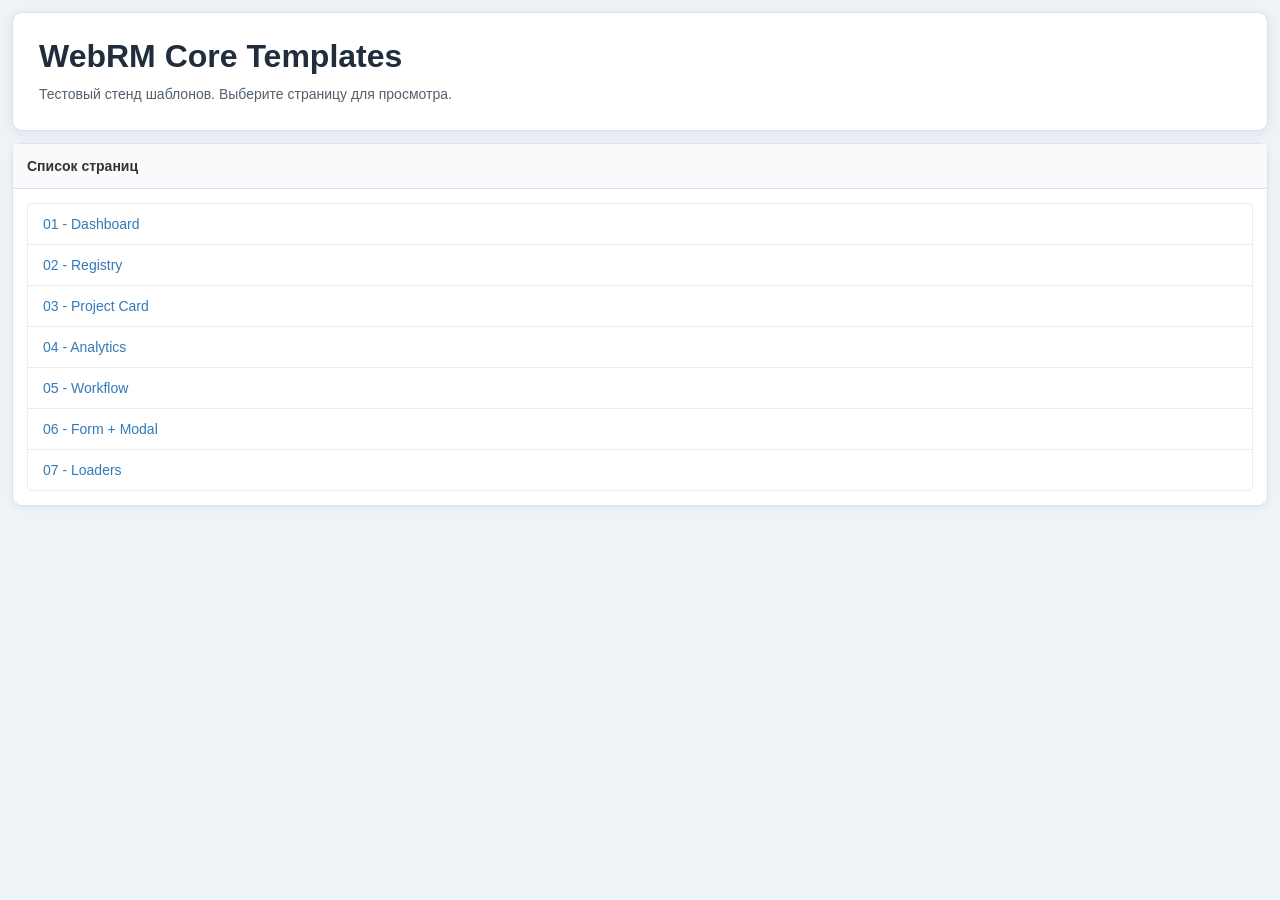
==== index.html @ 25e7d950 "Add CRM HTML template set and demo index" ====
﻿<!DOCTYPE html>
<html lang="ru">
<head>
  <meta charset="UTF-8">
  <meta name="viewport" content="width=device-width, initial-scale=1.0">
  <title>WebRM Templates</title>
  <link rel="stylesheet" href="https://cdn.jsdelivr.net/npm/bootstrap@3.4.1/dist/css/bootstrap.min.css">
  <link rel="stylesheet" href="./bootstrap-codex.css">
</head>
<body class="wrm-body">
  <div class="container-fluid wrm-container">
    <div class="wrm-jumbotron">
      <h1>WebRM Core Templates</h1>
      <p>Тестовый стенд шаблонов. Выберите страницу для просмотра.</p>
    </div>

    <div class="panel panel-default wrm-panel">
      <div class="panel-heading">Список страниц</div>
      <div class="panel-body">
        <ul class="list-group wrm-list-group">
          <li class="list-group-item"><a href="./01-dashboard.html">01 - Dashboard</a></li>
          <li class="list-group-item"><a href="./02-registry.html">02 - Registry</a></li>
          <li class="list-group-item"><a href="./03-project-card.html">03 - Project Card</a></li>
          <li class="list-group-item"><a href="./04-analytics.html">04 - Analytics</a></li>
          <li class="list-group-item"><a href="./05-workflow.html">05 - Workflow</a></li>
          <li class="list-group-item"><a href="./06-form-modal-bootstrap.html">06 - Form + Modal</a></li>
          <li class="list-group-item"><a href="./07-loaders.html">07 - Loaders</a></li>
        </ul>
      </div>
    </div>
  </div>
</body>
</html>
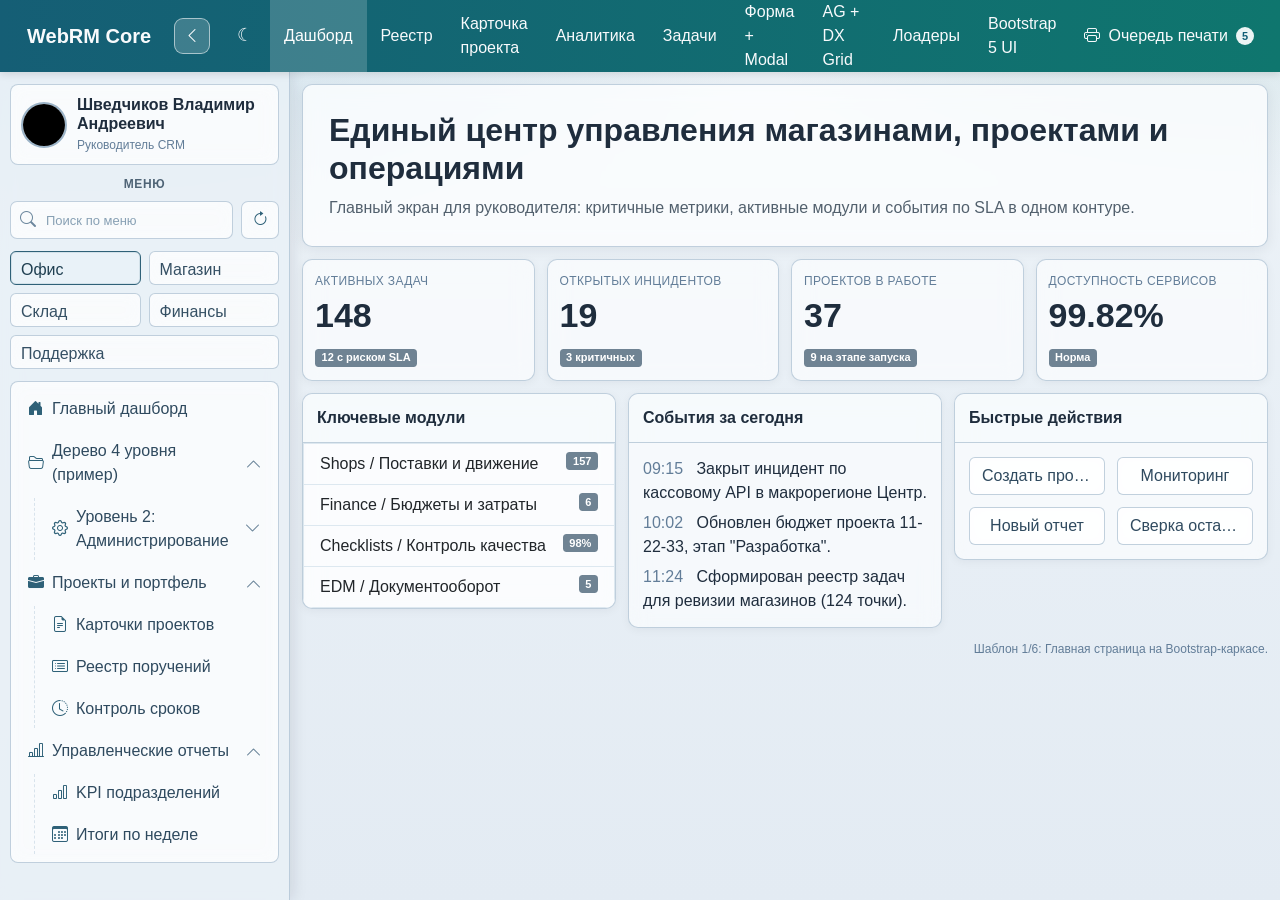
==== commit 1ca01b1c: "sync latest crm templates and add bootstrap 5 ui catalog" ====
--- a/index.html
+++ b/index.html
@@ -3,31 +3,120 @@
 <head>
   <meta charset="UTF-8">
   <meta name="viewport" content="width=device-width, initial-scale=1.0">
-  <title>WebRM Templates</title>
-  <link rel="stylesheet" href="https://cdn.jsdelivr.net/npm/bootstrap@3.4.1/dist/css/bootstrap.min.css">
+  <title>WebRM Core - Дашборд</title>
+  <link rel="stylesheet" href="https://cdn.jsdelivr.net/npm/bootstrap@5.3.8/dist/css/bootstrap.min.css">
+  <link rel="stylesheet" href="https://cdn.jsdelivr.net/npm/bootstrap-icons@1.11.3/font/bootstrap-icons.min.css">
   <link rel="stylesheet" href="./bootstrap-codex.css">
 </head>
 <body class="wrm-body">
+  <nav class="navbar navbar-default wrm-navbar">
+    <div class="container-fluid">
+      <div class="navbar-header">
+        <a class="navbar-brand" href="./01-dashboard.html">WebRM Core</a>
+      </div>
+      <ul class="nav navbar-nav navbar-right">
+        <li class="active"><a href="./01-dashboard.html">Дашборд</a></li>
+        <li><a href="./02-registry.html">Реестр</a></li>
+        <li><a href="./03-project-card.html">Карточка проекта</a></li>
+        <li><a href="./04-analytics.html">Аналитика</a></li>
+        <li><a href="./05-workflow.html">Задачи</a></li>
+        <li><a href="./06-form-modal-bootstrap.html">Форма + Modal</a></li>
+        <li><a href="./08-grid-master-detail.html">AG + DX Grid</a></li>
+        <li><a href="./07-loaders.html">Лоадеры</a></li>
+        <li><a href="./09-bootstrap-components.html">Bootstrap 5 UI</a></li>
+      </ul>
+    </div>
+  </nav>
+
   <div class="container-fluid wrm-container">
     <div class="wrm-jumbotron">
-      <h1>WebRM Core Templates</h1>
-      <p>Тестовый стенд шаблонов. Выберите страницу для просмотра.</p>
+      <h1>Единый центр управления магазинами, проектами и операциями</h1>
+      <p>Главный экран для руководителя: критичные метрики, активные модули и события по SLA в одном контуре.</p>
     </div>
 
-    <div class="panel panel-default wrm-panel">
-      <div class="panel-heading">Список страниц</div>
-      <div class="panel-body">
-        <ul class="list-group wrm-list-group">
-          <li class="list-group-item"><a href="./01-dashboard.html">01 - Dashboard</a></li>
-          <li class="list-group-item"><a href="./02-registry.html">02 - Registry</a></li>
-          <li class="list-group-item"><a href="./03-project-card.html">03 - Project Card</a></li>
-          <li class="list-group-item"><a href="./04-analytics.html">04 - Analytics</a></li>
-          <li class="list-group-item"><a href="./05-workflow.html">05 - Workflow</a></li>
-          <li class="list-group-item"><a href="./06-form-modal-bootstrap.html">06 - Form + Modal</a></li>
-          <li class="list-group-item"><a href="./07-loaders.html">07 - Loaders</a></li>
-        </ul>
+    <div class="row wrm-wrap-gap-2 wrm-stack-gap">
+      <div class="col-md-3 col-sm-6">
+        <div class="panel panel-default metric-panel">
+          <div class="panel-body">
+            <div class="metric-label">Активных задач</div>
+            <div class="metric-value">148</div>
+            <span class="label label-warning">12 с риском SLA</span>
+          </div>
+        </div>
+      </div>
+      <div class="col-md-3 col-sm-6">
+        <div class="panel panel-default metric-panel">
+          <div class="panel-body">
+            <div class="metric-label">Открытых инцидентов</div>
+            <div class="metric-value">19</div>
+            <span class="label label-danger">3 критичных</span>
+          </div>
+        </div>
+      </div>
+      <div class="col-md-3 col-sm-6">
+        <div class="panel panel-default metric-panel">
+          <div class="panel-body">
+            <div class="metric-label">Проектов в работе</div>
+            <div class="metric-value">37</div>
+            <span class="label label-info">9 на этапе запуска</span>
+          </div>
+        </div>
+      </div>
+      <div class="col-md-3 col-sm-6">
+        <div class="panel panel-default metric-panel">
+          <div class="panel-body">
+            <div class="metric-label">Доступность сервисов</div>
+            <div class="metric-value">99.82%</div>
+            <span class="label label-success">Норма</span>
+          </div>
+        </div>
       </div>
     </div>
+
+    <div class="row wrm-stack-gap-md">
+      <div class="col-md-4">
+        <div class="panel panel-default wrm-panel">
+          <div class="panel-heading">Ключевые модули</div>
+          <ul class="list-group wrm-list-group">
+            <li class="list-group-item">Shops / Поставки и движение <span class="pull-right label label-info">157</span></li>
+            <li class="list-group-item">Finance / Бюджеты и затраты <span class="pull-right label label-warning">6</span></li>
+            <li class="list-group-item">Checklists / Контроль качества <span class="pull-right label label-success">98%</span></li>
+            <li class="list-group-item">EDM / Документооборот <span class="pull-right label label-warning">5</span></li>
+          </ul>
+        </div>
+      </div>
+      <div class="col-md-4">
+        <div class="panel panel-default wrm-panel">
+          <div class="panel-heading">События за сегодня</div>
+          <div class="panel-body wrm-events-feed">
+            <p><span class="wrm-muted">09:15</span> Закрыт инцидент по кассовому API в макрорегионе Центр.</p>
+            <p><span class="wrm-muted">10:02</span> Обновлен бюджет проекта 11-22-33, этап "Разработка".</p>
+            <p><span class="wrm-muted">11:24</span> Сформирован реестр задач для ревизии магазинов (124 точки).</p>
+          </div>
+        </div>
+      </div>
+      <div class="col-md-4">
+        <div class="panel panel-default wrm-panel">
+          <div class="panel-heading">Быстрые действия</div>
+          <div class="panel-body">
+            <div class="wrm-actions-grid">
+              <div><button class="btn btn-default">Создать проект</button></div>
+              <div><button class="btn btn-default">Мониторинг</button></div>
+              <div><button class="btn btn-default">Новый отчет</button></div>
+              <div><button class="btn btn-default">Сверка остатков</button></div>
+            </div>
+          </div>
+        </div>
+      </div>
+    </div>
+
+    <div class="wrm-footer-note">Шаблон 1/6: Главная страница на Bootstrap-каркасе.</div>
   </div>
+  <script src="./sidebar-codex.js"></script>
 </body>
 </html>
+
+
+
+
+
